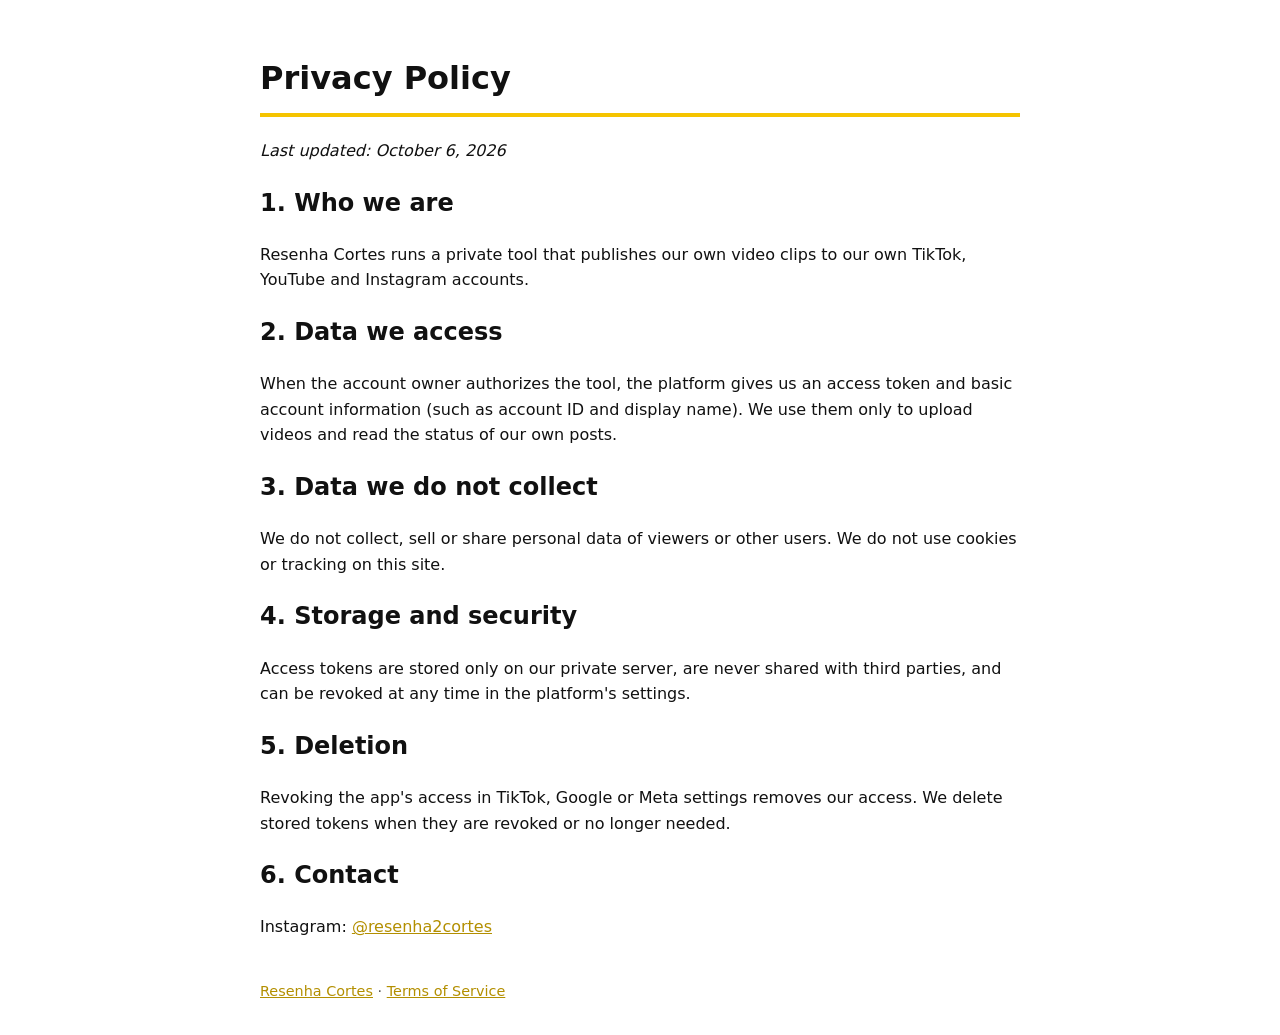
==== privacy.html @ 270c848e "Add files via upload" ====
<!doctype html><html lang="en"><head><meta charset="utf-8"><meta name="viewport" content="width=device-width,initial-scale=1"><title>Privacy Policy – Resenha Cortes</title><link rel="stylesheet" href="style.css"></head><body>
<h1>Privacy Policy</h1><p><em>Last updated: October 6, 2026</em></p>
<h2>1. Who we are</h2><p>Resenha Cortes runs a private tool that publishes our own video clips to our own TikTok, YouTube and Instagram accounts.</p>
<h2>2. Data we access</h2><p>When the account owner authorizes the tool, the platform gives us an access token and basic account information (such as account ID and display name). We use them only to upload videos and read the status of our own posts.</p>
<h2>3. Data we do not collect</h2><p>We do not collect, sell or share personal data of viewers or other users. We do not use cookies or tracking on this site.</p>
<h2>4. Storage and security</h2><p>Access tokens are stored only on our private server, are never shared with third parties, and can be revoked at any time in the platform's settings.</p>
<h2>5. Deletion</h2><p>Revoking the app's access in TikTok, Google or Meta settings removes our access. We delete stored tokens when they are revoked or no longer needed.</p>
<h2>6. Contact</h2><p>Instagram: <a href="https://www.instagram.com/resenha2cortes/">@resenha2cortes</a></p>
<footer><a href="index.html">Resenha Cortes</a> · <a href="terms.html">Terms of Service</a></footer></body></html>
---- style.css ----
body{font-family:system-ui,-apple-system,sans-serif;max-width:760px;margin:0 auto;padding:32px 16px;line-height:1.6;color:#111;background:#fff}
h1{border-bottom:4px solid #f5c400;padding-bottom:8px}a{color:#b38f00}footer{margin-top:40px;font-size:.9em;color:#555}
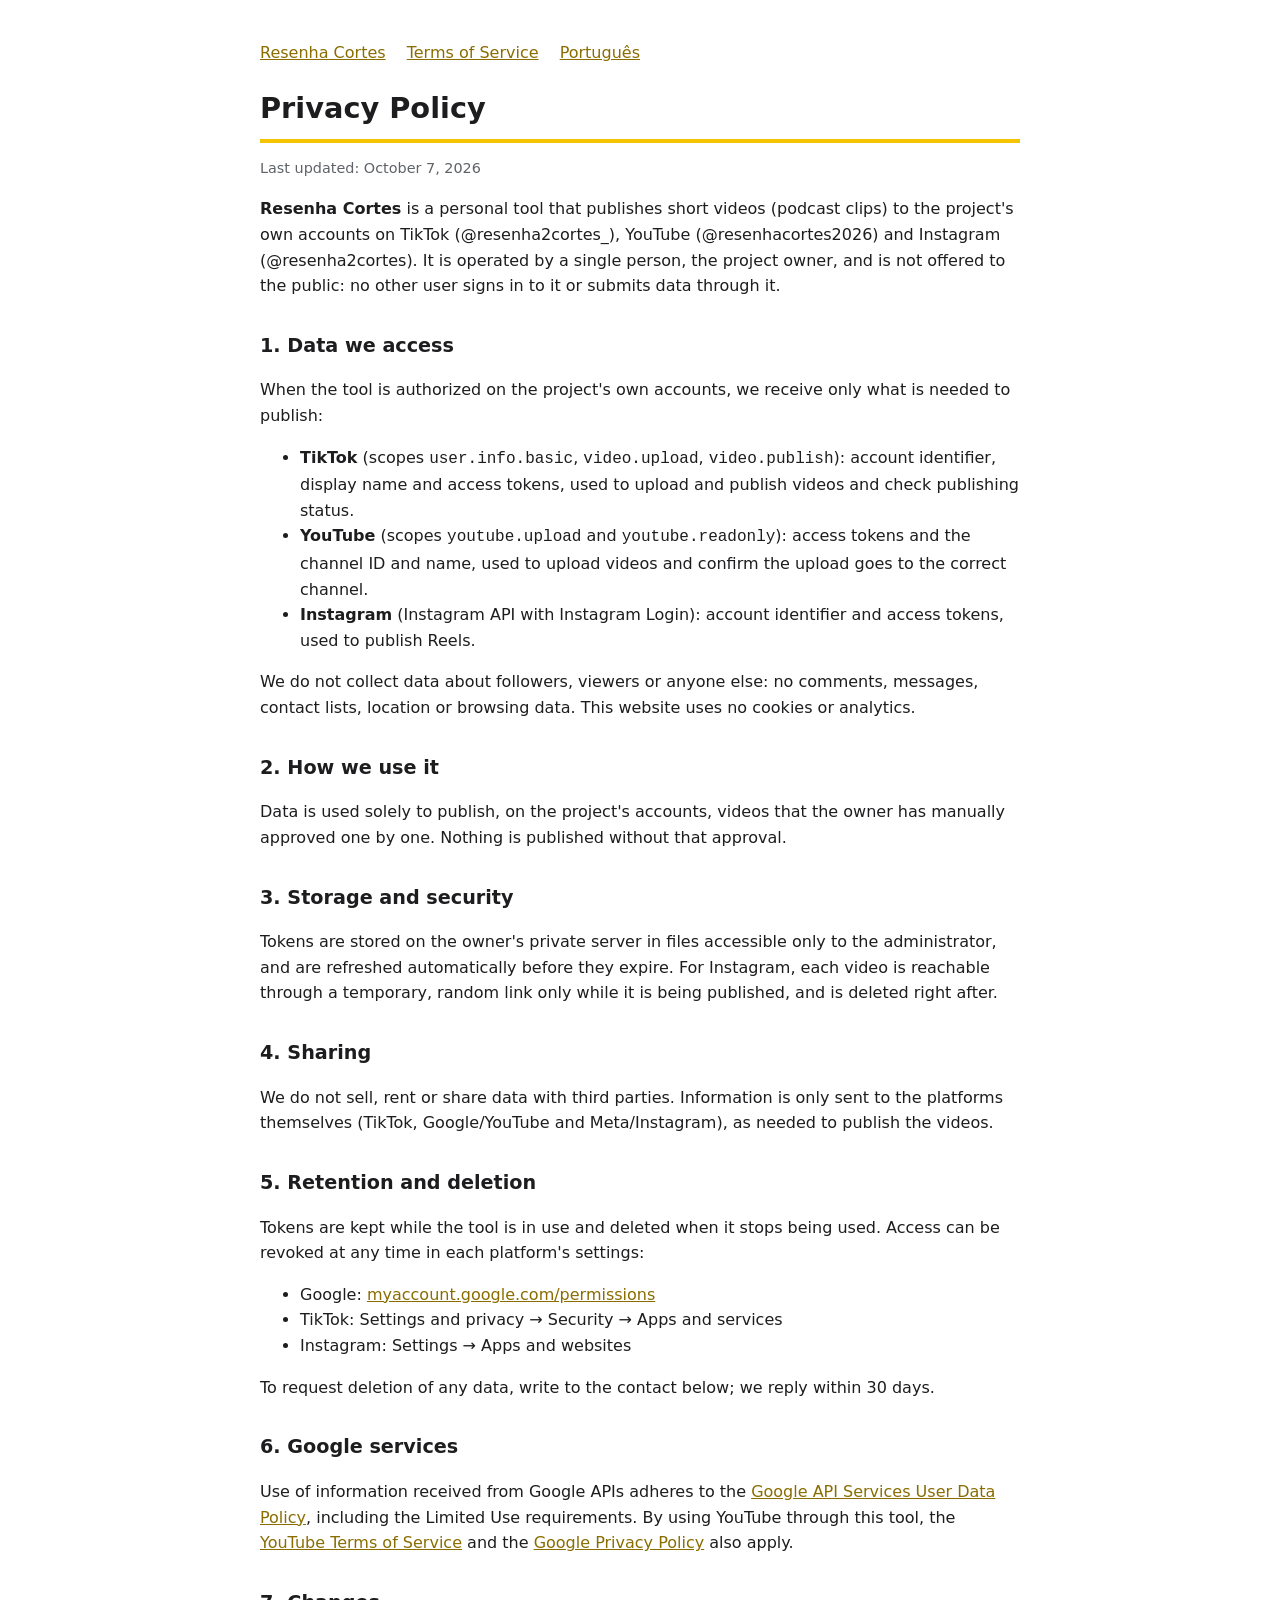
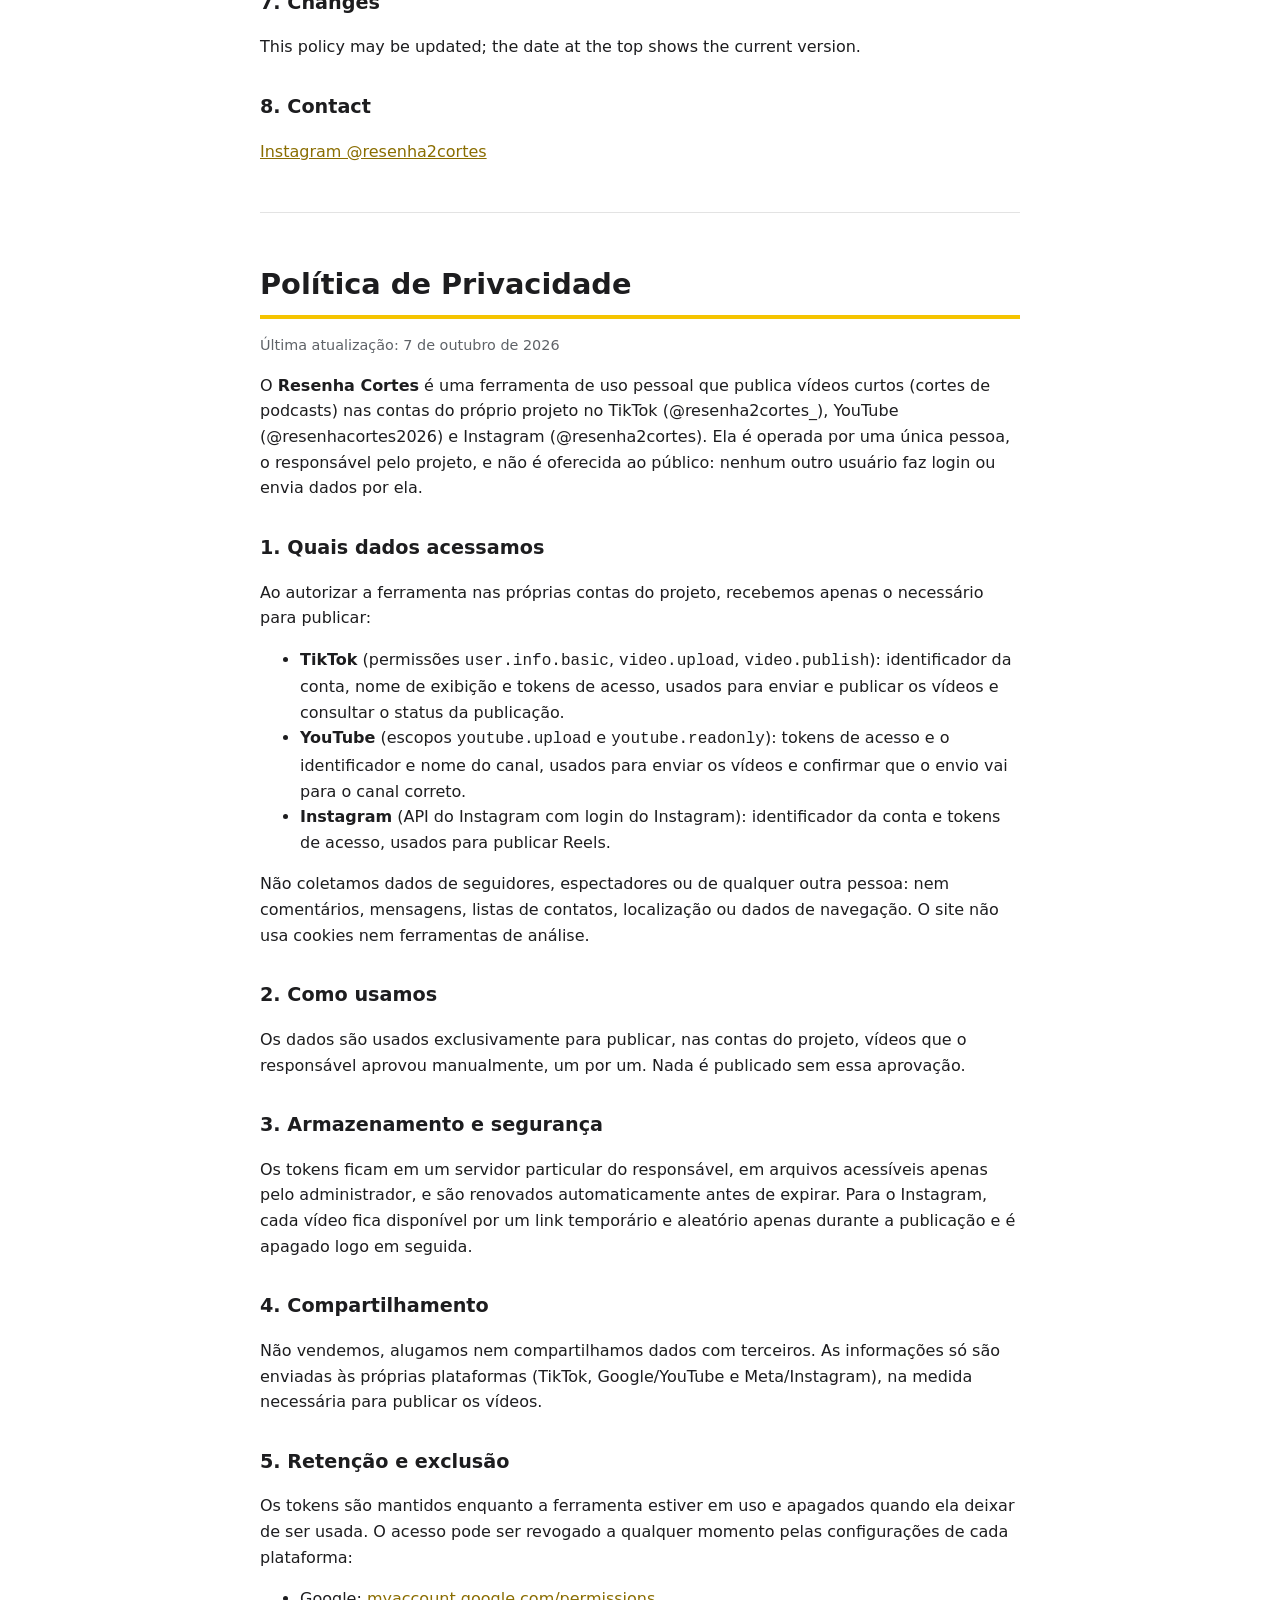
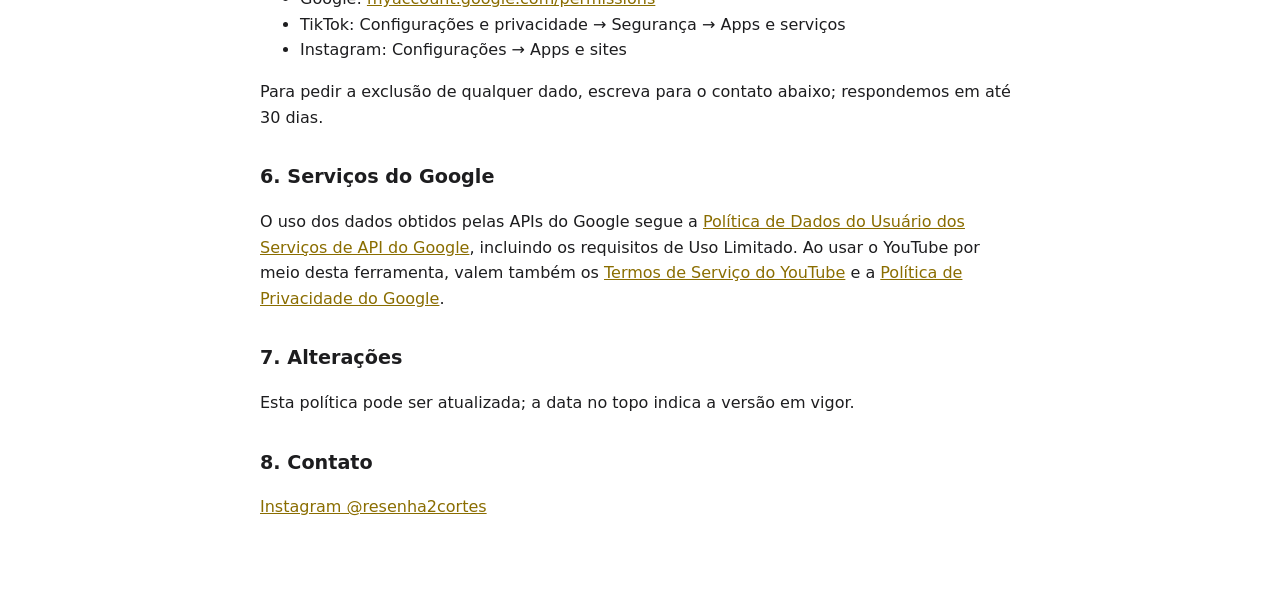
==== commit 192a9b4a: "Atualiza política de privacidade, termos, página inicial e estilo (EN + PT) Co-Authored-By: Claude O" ====
--- a/privacy.html
+++ b/privacy.html
@@ -1,9 +1,92 @@
-<!doctype html><html lang="en"><head><meta charset="utf-8"><meta name="viewport" content="width=device-width,initial-scale=1"><title>Privacy Policy – Resenha Cortes</title><link rel="stylesheet" href="style.css"></head><body>
-<h1>Privacy Policy</h1><p><em>Last updated: October 6, 2026</em></p>
-<h2>1. Who we are</h2><p>Resenha Cortes runs a private tool that publishes our own video clips to our own TikTok, YouTube and Instagram accounts.</p>
-<h2>2. Data we access</h2><p>When the account owner authorizes the tool, the platform gives us an access token and basic account information (such as account ID and display name). We use them only to upload videos and read the status of our own posts.</p>
-<h2>3. Data we do not collect</h2><p>We do not collect, sell or share personal data of viewers or other users. We do not use cookies or tracking on this site.</p>
-<h2>4. Storage and security</h2><p>Access tokens are stored only on our private server, are never shared with third parties, and can be revoked at any time in the platform's settings.</p>
-<h2>5. Deletion</h2><p>Revoking the app's access in TikTok, Google or Meta settings removes our access. We delete stored tokens when they are revoked or no longer needed.</p>
-<h2>6. Contact</h2><p>Instagram: <a href="https://www.instagram.com/resenha2cortes/">@resenha2cortes</a></p>
-<footer><a href="index.html">Resenha Cortes</a> · <a href="terms.html">Terms of Service</a></footer></body></html>
+<!doctype html>
+<html lang="en"><head><meta charset="utf-8"><meta name="viewport" content="width=device-width,initial-scale=1">
+<title>Privacy Policy – Resenha Cortes</title><link rel="stylesheet" href="style.css"></head>
+<body><main>
+<nav><a href="index.html">Resenha Cortes</a> <a href="terms.html">Terms of Service</a> <a href="#pt">Português</a></nav>
+
+<h1>Privacy Policy</h1>
+<p class="data">Last updated: October 7, 2026</p>
+
+<p><strong>Resenha Cortes</strong> is a personal tool that publishes short videos (podcast clips) to the project's own accounts on TikTok (@resenha2cortes_), YouTube (@resenhacortes2026) and Instagram (@resenha2cortes). It is operated by a single person, the project owner, and is not offered to the public: no other user signs in to it or submits data through it.</p>
+
+<h2>1. Data we access</h2>
+<p>When the tool is authorized on the project's own accounts, we receive only what is needed to publish:</p>
+<ul>
+<li><strong>TikTok</strong> (scopes <code>user.info.basic</code>, <code>video.upload</code>, <code>video.publish</code>): account identifier, display name and access tokens, used to upload and publish videos and check publishing status.</li>
+<li><strong>YouTube</strong> (scopes <code>youtube.upload</code> and <code>youtube.readonly</code>): access tokens and the channel ID and name, used to upload videos and confirm the upload goes to the correct channel.</li>
+<li><strong>Instagram</strong> (Instagram API with Instagram Login): account identifier and access tokens, used to publish Reels.</li>
+</ul>
+<p>We do not collect data about followers, viewers or anyone else: no comments, messages, contact lists, location or browsing data. This website uses no cookies or analytics.</p>
+
+<h2>2. How we use it</h2>
+<p>Data is used solely to publish, on the project's accounts, videos that the owner has manually approved one by one. Nothing is published without that approval.</p>
+
+<h2>3. Storage and security</h2>
+<p>Tokens are stored on the owner's private server in files accessible only to the administrator, and are refreshed automatically before they expire. For Instagram, each video is reachable through a temporary, random link only while it is being published, and is deleted right after.</p>
+
+<h2>4. Sharing</h2>
+<p>We do not sell, rent or share data with third parties. Information is only sent to the platforms themselves (TikTok, Google/YouTube and Meta/Instagram), as needed to publish the videos.</p>
+
+<h2>5. Retention and deletion</h2>
+<p>Tokens are kept while the tool is in use and deleted when it stops being used. Access can be revoked at any time in each platform's settings:</p>
+<ul>
+<li>Google: <a href="https://myaccount.google.com/permissions">myaccount.google.com/permissions</a></li>
+<li>TikTok: Settings and privacy → Security → Apps and services</li>
+<li>Instagram: Settings → Apps and websites</li>
+</ul>
+<p>To request deletion of any data, write to the contact below; we reply within 30 days.</p>
+
+<h2>6. Google services</h2>
+<p>Use of information received from Google APIs adheres to the <a href="https://developers.google.com/terms/api-services-user-data-policy">Google API Services User Data Policy</a>, including the Limited Use requirements. By using YouTube through this tool, the <a href="https://www.youtube.com/t/terms">YouTube Terms of Service</a> and the <a href="https://policies.google.com/privacy">Google Privacy Policy</a> also apply.</p>
+
+<h2>7. Changes</h2>
+<p>This policy may be updated; the date at the top shows the current version.</p>
+
+<h2>8. Contact</h2>
+<p><a href="https://www.instagram.com/resenha2cortes/">Instagram @resenha2cortes</a></p>
+
+<hr>
+
+<section id="pt" lang="pt-BR">
+<h1>Política de Privacidade</h1>
+<p class="data">Última atualização: 7 de outubro de 2026</p>
+
+<p>O <strong>Resenha Cortes</strong> é uma ferramenta de uso pessoal que publica vídeos curtos (cortes de podcasts) nas contas do próprio projeto no TikTok (@resenha2cortes_), YouTube (@resenhacortes2026) e Instagram (@resenha2cortes). Ela é operada por uma única pessoa, o responsável pelo projeto, e não é oferecida ao público: nenhum outro usuário faz login ou envia dados por ela.</p>
+
+<h2>1. Quais dados acessamos</h2>
+<p>Ao autorizar a ferramenta nas próprias contas do projeto, recebemos apenas o necessário para publicar:</p>
+<ul>
+<li><strong>TikTok</strong> (permissões <code>user.info.basic</code>, <code>video.upload</code>, <code>video.publish</code>): identificador da conta, nome de exibição e tokens de acesso, usados para enviar e publicar os vídeos e consultar o status da publicação.</li>
+<li><strong>YouTube</strong> (escopos <code>youtube.upload</code> e <code>youtube.readonly</code>): tokens de acesso e o identificador e nome do canal, usados para enviar os vídeos e confirmar que o envio vai para o canal correto.</li>
+<li><strong>Instagram</strong> (API do Instagram com login do Instagram): identificador da conta e tokens de acesso, usados para publicar Reels.</li>
+</ul>
+<p>Não coletamos dados de seguidores, espectadores ou de qualquer outra pessoa: nem comentários, mensagens, listas de contatos, localização ou dados de navegação. O site não usa cookies nem ferramentas de análise.</p>
+
+<h2>2. Como usamos</h2>
+<p>Os dados são usados exclusivamente para publicar, nas contas do projeto, vídeos que o responsável aprovou manualmente, um por um. Nada é publicado sem essa aprovação.</p>
+
+<h2>3. Armazenamento e segurança</h2>
+<p>Os tokens ficam em um servidor particular do responsável, em arquivos acessíveis apenas pelo administrador, e são renovados automaticamente antes de expirar. Para o Instagram, cada vídeo fica disponível por um link temporário e aleatório apenas durante a publicação e é apagado logo em seguida.</p>
+
+<h2>4. Compartilhamento</h2>
+<p>Não vendemos, alugamos nem compartilhamos dados com terceiros. As informações só são enviadas às próprias plataformas (TikTok, Google/YouTube e Meta/Instagram), na medida necessária para publicar os vídeos.</p>
+
+<h2>5. Retenção e exclusão</h2>
+<p>Os tokens são mantidos enquanto a ferramenta estiver em uso e apagados quando ela deixar de ser usada. O acesso pode ser revogado a qualquer momento pelas configurações de cada plataforma:</p>
+<ul>
+<li>Google: <a href="https://myaccount.google.com/permissions">myaccount.google.com/permissions</a></li>
+<li>TikTok: Configurações e privacidade → Segurança → Apps e serviços</li>
+<li>Instagram: Configurações → Apps e sites</li>
+</ul>
+<p>Para pedir a exclusão de qualquer dado, escreva para o contato abaixo; respondemos em até 30 dias.</p>
+
+<h2>6. Serviços do Google</h2>
+<p>O uso dos dados obtidos pelas APIs do Google segue a <a href="https://developers.google.com/terms/api-services-user-data-policy">Política de Dados do Usuário dos Serviços de API do Google</a>, incluindo os requisitos de Uso Limitado. Ao usar o YouTube por meio desta ferramenta, valem também os <a href="https://www.youtube.com/t/terms">Termos de Serviço do YouTube</a> e a <a href="https://policies.google.com/privacy">Política de Privacidade do Google</a>.</p>
+
+<h2>7. Alterações</h2>
+<p>Esta política pode ser atualizada; a data no topo indica a versão em vigor.</p>
+
+<h2>8. Contato</h2>
+<p><a href="https://www.instagram.com/resenha2cortes/">Instagram @resenha2cortes</a></p>
+</section>
+</main></body></html>
--- a/style.css
+++ b/style.css
@@ -1,2 +1,11 @@
-body{font-family:system-ui,-apple-system,sans-serif;max-width:760px;margin:0 auto;padding:32px 16px;line-height:1.6;color:#111;background:#fff}
-h1{border-bottom:4px solid #f5c400;padding-bottom:8px}a{color:#b38f00}footer{margin-top:40px;font-size:.9em;color:#555}
+:root{--bg:#fff;--fg:#1d1d1f;--muted:#5f6368;--link:#8a6d00;--line:#e3e3e3}
+@media (prefers-color-scheme:dark){:root{--bg:#121212;--fg:#ececec;--muted:#a0a0a0;--link:#f5c400;--line:#333}}
+body{background:var(--bg);color:var(--fg);font:16px/1.6 system-ui,-apple-system,"Segoe UI",Roboto,sans-serif;margin:0;padding:0 16px}
+main{max-width:760px;margin:40px auto 80px}
+h1{font-size:1.8rem;margin-bottom:.2rem}h2{font-size:1.2rem;margin-top:2rem}
+.data,footer{color:var(--muted);font-size:.9rem}
+a{color:var(--link)}hr{border:0;border-top:1px solid var(--line);margin:3rem 0}
+nav a{margin-right:1rem}
+h1{border-bottom:4px solid #f5c400;padding-bottom:8px}
+/* callback.html: caixa do código tem fundo claro fixo */
+#code{color:#111}
